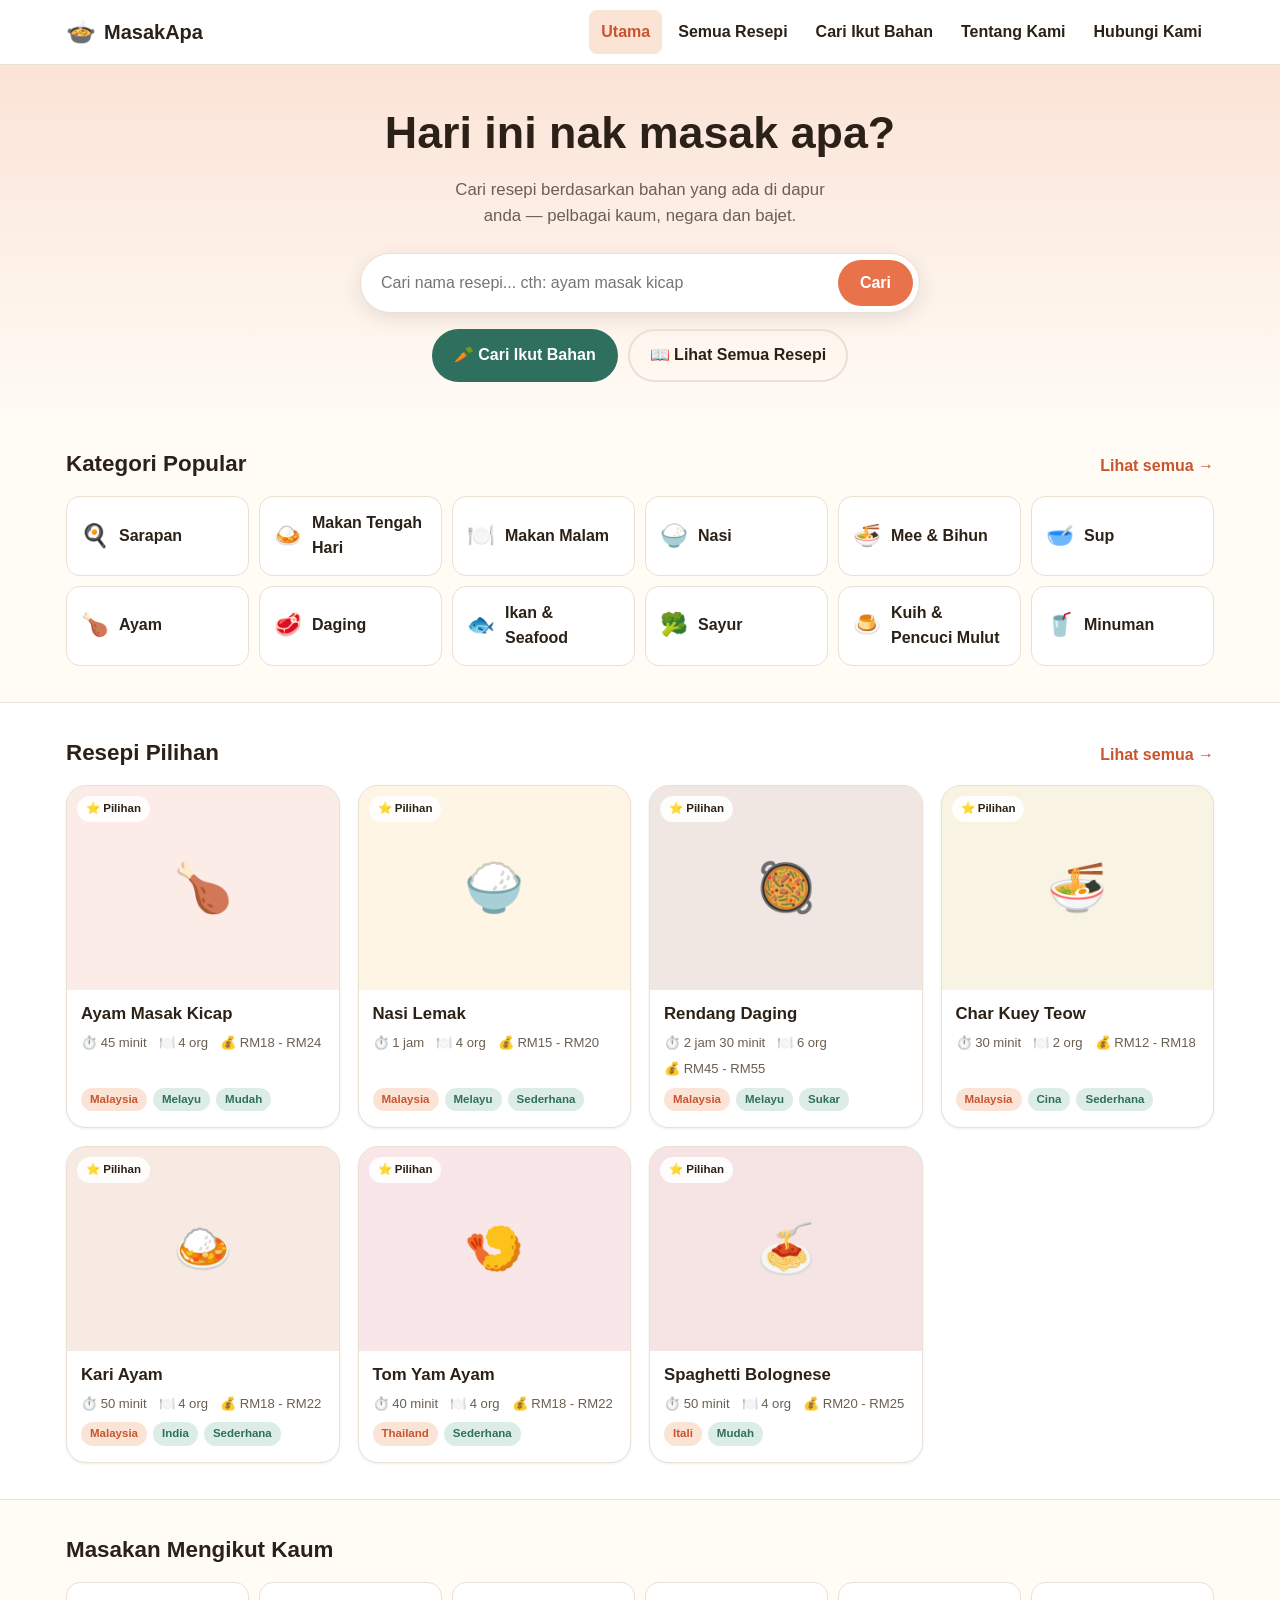
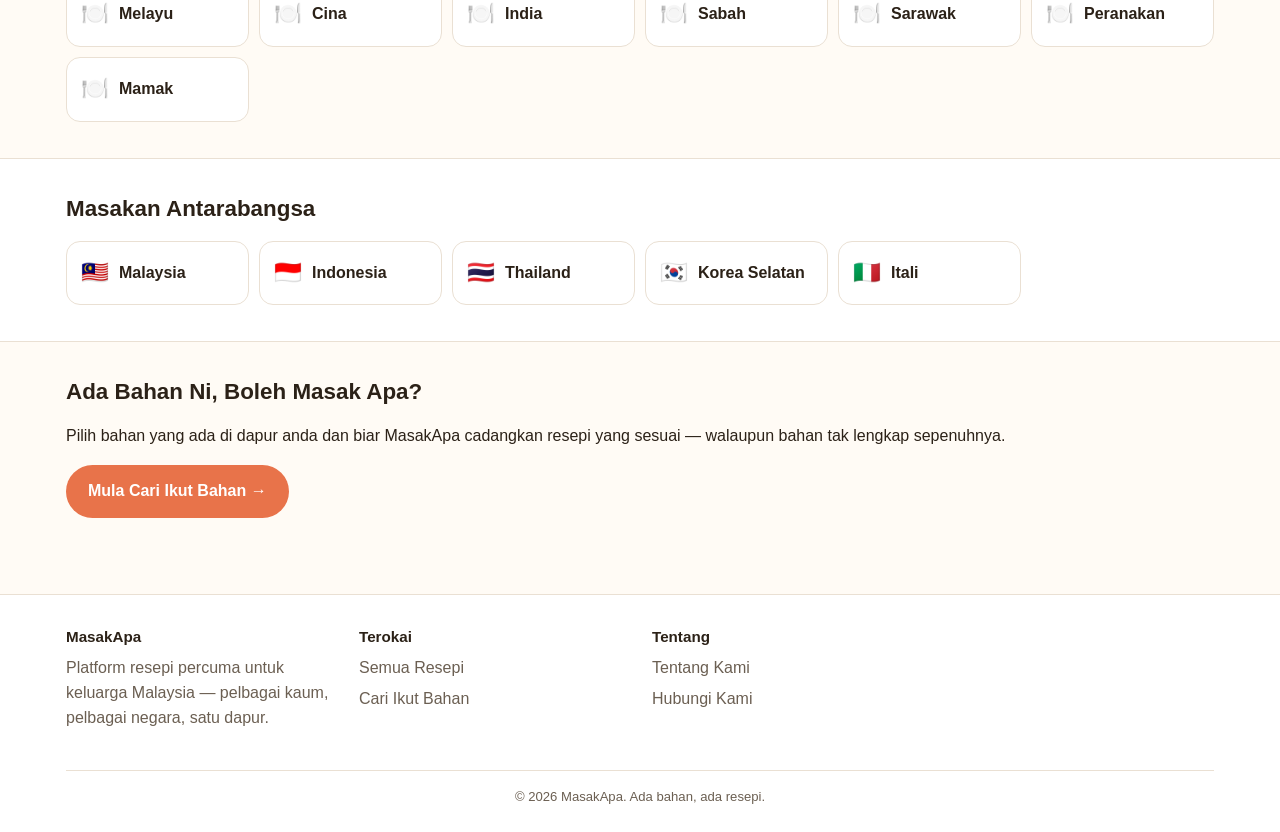
==== index.html @ 8297d0ee "Add MasakApa Fase 1 MVP: static recipe platform Homepage, recipe listing with filters, recipe detail" ====
<!doctype html>
<html lang="ms">
<head>
  <meta charset="UTF-8">
  <meta name="viewport" content="width=device-width, initial-scale=1.0">
  <title>MasakApa — Ada Bahan, Ada Resepi</title>
  <meta name="description" content="MasakApa ialah platform resepi percuma yang menghimpunkan resepi pelbagai kaum dan negara. Cari resepi berdasarkan nama, kategori atau bahan yang ada di dapur anda.">
  <link rel="icon" href="data:,">
  <link rel="stylesheet" href="assets/css/style.css">
  <link rel="stylesheet" href="assets/css/responsive.css">
</head>
<body>
  <a class="skip-link" href="#main">Langkau ke kandungan</a>

  <header class="site-header">
    <div class="container">
      <a class="logo" href="index.html"><span class="logo-mark">🍲</span> MasakApa</a>
      <button class="nav-toggle" aria-label="Buka menu" aria-expanded="false">
        <span></span>
      </button>
      <nav class="main-nav" aria-label="Navigasi utama">
        <ul>
          <li><a href="index.html" aria-current="page">Utama</a></li>
          <li><a href="recipes.html">Semua Resepi</a></li>
          <li><a href="search.html">Cari Ikut Bahan</a></li>
          <li><a href="about.html">Tentang Kami</a></li>
          <li><a href="contact.html">Hubungi Kami</a></li>
        </ul>
      </nav>
    </div>
  </header>

  <main id="main">
    <section class="hero">
      <div class="container">
        <h1>Hari ini nak masak apa?</h1>
        <p class="hero-sub">Cari resepi berdasarkan bahan yang ada di dapur anda — pelbagai kaum, negara dan bajet.</p>
        <form class="search-box" action="recipes.html" method="get">
          <input type="search" name="q" placeholder="Cari nama resepi... cth: ayam masak kicap" aria-label="Cari resepi">
          <button type="submit" class="btn">Cari</button>
        </form>
        <div class="hero-actions">
          <a class="btn btn-secondary" href="search.html">🥕 Cari Ikut Bahan</a>
          <a class="btn btn-outline" href="recipes.html">📖 Lihat Semua Resepi</a>
        </div>
      </div>
    </section>

    <section class="section">
      <div class="container">
        <div class="section-head">
          <h2>Kategori Popular</h2>
          <a class="see-all" href="recipes.html">Lihat semua &rarr;</a>
        </div>
        <div class="chip-grid" id="category-grid"></div>
      </div>
    </section>

    <section class="section section-alt">
      <div class="container">
        <div class="section-head">
          <h2>Resepi Pilihan</h2>
          <a class="see-all" href="recipes.html">Lihat semua &rarr;</a>
        </div>
        <div class="recipe-grid" id="featured-grid"></div>
      </div>
    </section>

    <section class="section">
      <div class="container">
        <div class="section-head">
          <h2>Masakan Mengikut Kaum</h2>
        </div>
        <div class="chip-grid" id="community-grid"></div>
      </div>
    </section>

    <section class="section section-alt">
      <div class="container">
        <div class="section-head">
          <h2>Masakan Antarabangsa</h2>
        </div>
        <div class="chip-grid" id="country-grid"></div>
      </div>
    </section>

    <section class="section">
      <div class="container">
        <div class="section-head">
          <h2>Ada Bahan Ni, Boleh Masak Apa?</h2>
        </div>
        <p>Pilih bahan yang ada di dapur anda dan biar MasakApa cadangkan resepi yang sesuai — walaupun bahan tak lengkap sepenuhnya.</p>
        <a class="btn" href="search.html">Mula Cari Ikut Bahan →</a>
      </div>
    </section>
  </main>

  <footer class="site-footer">
    <div class="container">
      <div class="footer-grid">
        <div>
          <h3>MasakApa</h3>
          <p>Platform resepi percuma untuk keluarga Malaysia — pelbagai kaum, pelbagai negara, satu dapur.</p>
        </div>
        <div>
          <h3>Terokai</h3>
          <ul>
            <li><a href="recipes.html">Semua Resepi</a></li>
            <li><a href="search.html">Cari Ikut Bahan</a></li>
          </ul>
        </div>
        <div>
          <h3>Tentang</h3>
          <ul>
            <li><a href="about.html">Tentang Kami</a></li>
            <li><a href="contact.html">Hubungi Kami</a></li>
          </ul>
        </div>
      </div>
      <div class="footer-bottom">
        &copy; <span id="footer-year"></span> MasakApa. Ada bahan, ada resepi.
      </div>
    </div>
  </footer>

  <script src="assets/js/app.js"></script>
  <script>
    document.addEventListener("DOMContentLoaded", async () => {
      const categoryGrid = document.getElementById("category-grid");
      const communityGrid = document.getElementById("community-grid");
      const countryGrid = document.getElementById("country-grid");
      const featuredGrid = document.getElementById("featured-grid");

      try {
        const [categories, communities, countries, recipes] = await Promise.all([
          MasakApa.fetchJSON("data/categories.json"),
          MasakApa.fetchJSON("data/communities.json"),
          MasakApa.fetchJSON("data/countries.json"),
          MasakApa.loadRecipes(),
        ]);

        categoryGrid.innerHTML = categories
          .slice(0, 12)
          .map((c) => `<a class="chip-card" href="recipes.html?category=${encodeURIComponent(c.name)}"><span class="chip-icon">${c.icon}</span> ${MasakApa.escapeHtml(c.name)}</a>`)
          .join("");

        communityGrid.innerHTML = communities
          .map((c) => `<a class="chip-card" href="recipes.html?community=${encodeURIComponent(c.name)}"><span class="chip-icon">🍽️</span> ${MasakApa.escapeHtml(c.name)}</a>`)
          .join("");

        countryGrid.innerHTML = countries
          .map((c) => `<a class="chip-card" href="recipes.html?country=${encodeURIComponent(c.name)}"><span class="chip-icon">${c.flag}</span> ${MasakApa.escapeHtml(c.name)}</a>`)
          .join("");

        const featured = recipes.filter((r) => r.featured).slice(0, 8);
        featuredGrid.innerHTML = featured.map(MasakApa.recipeCardHTML).join("");
      } catch (err) {
        console.error(err);
      }
    });
  </script>
</body>
</html>
---- assets/css/style.css ----
/* =========================================================
   MasakApa — Base Styles
   Mobile-first. Breakpoint overrides live in responsive.css
   ========================================================= */

:root {
  --color-primary: #e8734a;
  --color-primary-dark: #c8552f;
  --color-primary-light: #fbe3d6;
  --color-secondary: #2f6f5e;
  --color-secondary-light: #dcece7;
  --color-accent: #f2b441;
  --color-bg: #fffbf5;
  --color-surface: #ffffff;
  --color-text: #2b2117;
  --color-text-muted: #6b5f52;
  --color-border: #eae0d3;
  --color-danger: #c1392b;
  --radius-sm: 8px;
  --radius-md: 14px;
  --radius-lg: 20px;
  --shadow-sm: 0 1px 3px rgba(43, 33, 23, 0.08);
  --shadow-md: 0 6px 20px rgba(43, 33, 23, 0.10);
  --shadow-lg: 0 12px 32px rgba(43, 33, 23, 0.14);
  --font-body: -apple-system, BlinkMacSystemFont, "Segoe UI", Roboto, "Helvetica Neue", Arial, sans-serif;
  --header-height: 64px;
}

@media (prefers-color-scheme: dark) {
  :root {
    --color-primary: #f0855e;
    --color-primary-dark: #ff9d75;
    --color-primary-light: #3a2a22;
    --color-secondary: #5cae97;
    --color-secondary-light: #1d2f29;
    --color-accent: #f2b441;
    --color-bg: #17130f;
    --color-surface: #221c16;
    --color-text: #f3ece2;
    --color-text-muted: #b5a996;
    --color-border: #3a3128;
    --shadow-sm: 0 1px 3px rgba(0, 0, 0, 0.35);
    --shadow-md: 0 6px 20px rgba(0, 0, 0, 0.4);
    --shadow-lg: 0 12px 32px rgba(0, 0, 0, 0.5);
  }
}

*,
*::before,
*::after {
  box-sizing: border-box;
}

html {
  -webkit-text-size-adjust: 100%;
}

body {
  margin: 0;
  font-family: var(--font-body);
  background: var(--color-bg);
  color: var(--color-text);
  line-height: 1.55;
  -webkit-font-smoothing: antialiased;
}

img {
  max-width: 100%;
  display: block;
}

a {
  color: var(--color-primary-dark);
  text-decoration: none;
}

a:hover {
  text-decoration: underline;
}

h1, h2, h3, h4 {
  line-height: 1.25;
  margin: 0 0 0.5em;
  font-weight: 700;
}

p {
  margin: 0 0 1em;
}

ul, ol {
  margin: 0;
  padding-left: 1.25em;
}

button, input, select, textarea {
  font-family: inherit;
  font-size: 1rem;
  color: inherit;
}

.container {
  width: 100%;
  max-width: 1180px;
  margin: 0 auto;
  padding: 0 16px;
}

.visually-hidden {
  position: absolute;
  width: 1px;
  height: 1px;
  overflow: hidden;
  clip: rect(0 0 0 0);
  white-space: nowrap;
}

.skip-link {
  position: absolute;
  left: 8px;
  top: -50px;
  background: var(--color-primary);
  color: #fff;
  padding: 8px 14px;
  border-radius: var(--radius-sm);
  z-index: 200;
  transition: top 0.15s ease;
}

.skip-link:focus {
  top: 8px;
}

/* ---------- Buttons ---------- */

.btn {
  display: inline-flex;
  align-items: center;
  justify-content: center;
  gap: 8px;
  padding: 12px 20px;
  border-radius: 999px;
  border: 2px solid transparent;
  background: var(--color-primary);
  color: #fff;
  font-weight: 600;
  cursor: pointer;
  text-decoration: none;
  transition: transform 0.12s ease, box-shadow 0.12s ease, background 0.12s ease;
}

.btn:hover {
  background: var(--color-primary-dark);
  text-decoration: none;
}

.btn:active {
  transform: scale(0.98);
}

.btn-outline {
  background: transparent;
  border-color: var(--color-border);
  color: var(--color-text);
}

.btn-outline:hover {
  border-color: var(--color-primary);
  background: var(--color-primary-light);
}

.btn-secondary {
  background: var(--color-secondary);
}

.btn-secondary:hover {
  background: #245648;
}

.btn-sm {
  padding: 8px 14px;
  font-size: 0.9rem;
}

.btn-block {
  width: 100%;
}

/* ---------- Header ---------- */

.site-header {
  position: sticky;
  top: 0;
  z-index: 100;
  background: var(--color-surface);
  border-bottom: 1px solid var(--color-border);
}

.site-header .container {
  display: flex;
  align-items: center;
  justify-content: space-between;
  height: var(--header-height);
  gap: 12px;
}

.logo {
  display: flex;
  align-items: center;
  gap: 8px;
  font-weight: 800;
  font-size: 1.25rem;
  color: var(--color-text);
}

.logo:hover {
  text-decoration: none;
}

.logo .logo-mark {
  font-size: 1.5rem;
}

.main-nav {
  position: fixed;
  inset: var(--header-height) 0 0 0;
  background: var(--color-surface);
  transform: translateX(100%);
  transition: transform 0.2s ease;
  overflow-y: auto;
  padding: 24px 16px;
  z-index: 99;
}

.main-nav.is-open {
  transform: translateX(0);
}

.main-nav ul {
  list-style: none;
  padding: 0;
  margin: 0;
  display: flex;
  flex-direction: column;
  gap: 4px;
}

.main-nav a {
  display: block;
  padding: 14px 8px;
  color: var(--color-text);
  font-weight: 600;
  border-bottom: 1px solid var(--color-border);
}

.main-nav a:hover,
.main-nav a[aria-current="page"] {
  color: var(--color-primary-dark);
  text-decoration: none;
}

.nav-toggle {
  background: none;
  border: 1px solid var(--color-border);
  border-radius: var(--radius-sm);
  width: 42px;
  height: 42px;
  display: flex;
  align-items: center;
  justify-content: center;
  cursor: pointer;
}

.nav-toggle span,
.nav-toggle span::before,
.nav-toggle span::after {
  content: "";
  display: block;
  width: 20px;
  height: 2px;
  background: var(--color-text);
  position: relative;
  transition: transform 0.15s ease;
}

.nav-toggle span::before {
  position: absolute;
  top: -6px;
}

.nav-toggle span::after {
  position: absolute;
  top: 6px;
}

/* ---------- Hero ---------- */

.hero {
  padding: 40px 0 32px;
  background: linear-gradient(180deg, var(--color-primary-light) 0%, var(--color-bg) 100%);
  text-align: center;
}

.hero h1 {
  font-size: 1.9rem;
  margin-bottom: 0.35em;
}

.hero p.hero-sub {
  color: var(--color-text-muted);
  max-width: 42ch;
  margin: 0 auto 24px;
}

.search-box {
  display: flex;
  gap: 8px;
  max-width: 560px;
  margin: 0 auto;
  background: var(--color-surface);
  padding: 6px;
  border-radius: 999px;
  box-shadow: var(--shadow-md);
  border: 1px solid var(--color-border);
}

.search-box input[type="search"] {
  flex: 1;
  border: none;
  outline: none;
  background: transparent;
  padding: 10px 14px;
  border-radius: 999px;
}

.hero-actions {
  display: flex;
  flex-wrap: wrap;
  gap: 10px;
  justify-content: center;
  margin-top: 16px;
}

/* ---------- Sections ---------- */

.section {
  padding: 36px 0;
}

.section-head {
  display: flex;
  align-items: baseline;
  justify-content: space-between;
  gap: 12px;
  margin-bottom: 18px;
  flex-wrap: wrap;
}

.section-head h2 {
  font-size: 1.4rem;
  margin: 0;
}

.section-head .see-all {
  font-weight: 600;
  white-space: nowrap;
}

.section-alt {
  background: var(--color-surface);
  border-top: 1px solid var(--color-border);
  border-bottom: 1px solid var(--color-border);
}

/* ---------- Chip / pill grids ---------- */

.chip-grid {
  display: grid;
  grid-template-columns: repeat(2, 1fr);
  gap: 10px;
}

.chip-card {
  display: flex;
  align-items: center;
  gap: 10px;
  padding: 14px;
  background: var(--color-surface);
  border: 1px solid var(--color-border);
  border-radius: var(--radius-md);
  font-weight: 600;
  color: var(--color-text);
  transition: box-shadow 0.12s ease, transform 0.12s ease;
}

.chip-card:hover {
  box-shadow: var(--shadow-sm);
  transform: translateY(-2px);
  text-decoration: none;
}

.chip-card .chip-icon {
  font-size: 1.4rem;
}

.chip-row {
  display: flex;
  flex-wrap: wrap;
  gap: 8px;
}

.chip {
  display: inline-flex;
  align-items: center;
  gap: 6px;
  padding: 8px 14px;
  border-radius: 999px;
  background: var(--color-surface);
  border: 1px solid var(--color-border);
  font-size: 0.88rem;
  font-weight: 600;
  color: var(--color-text);
  cursor: pointer;
  transition: background 0.12s ease, border-color 0.12s ease;
}

.chip:hover {
  border-color: var(--color-primary);
  text-decoration: none;
}

.chip.is-active {
  background: var(--color-primary);
  border-color: var(--color-primary);
  color: #fff;
}

.chip input[type="checkbox"] {
  margin: 0;
}

/* ---------- Recipe cards ---------- */

.recipe-grid {
  display: grid;
  grid-template-columns: 1fr;
  gap: 18px;
}

.recipe-card {
  background: var(--color-surface);
  border: 1px solid var(--color-border);
  border-radius: var(--radius-lg);
  overflow: hidden;
  display: flex;
  flex-direction: column;
  box-shadow: var(--shadow-sm);
  transition: box-shadow 0.15s ease, transform 0.15s ease;
  color: var(--color-text);
}

.recipe-card:hover {
  box-shadow: var(--shadow-lg);
  transform: translateY(-3px);
  text-decoration: none;
}

.recipe-card-media {
  aspect-ratio: 4 / 3;
  display: flex;
  align-items: center;
  justify-content: center;
  font-size: 3rem;
  position: relative;
}

.recipe-card-media .badge-featured {
  position: absolute;
  top: 10px;
  left: 10px;
  background: rgba(255, 255, 255, 0.9);
  color: var(--color-text);
  font-size: 0.72rem;
  font-weight: 700;
  padding: 4px 9px;
  border-radius: 999px;
}

.recipe-card-body {
  padding: 14px 14px 16px;
  display: flex;
  flex-direction: column;
  gap: 8px;
  flex: 1;
}

.recipe-card-title {
  font-size: 1.05rem;
  font-weight: 700;
  margin: 0;
}

.recipe-card-meta {
  display: flex;
  flex-wrap: wrap;
  gap: 6px 12px;
  font-size: 0.82rem;
  color: var(--color-text-muted);
}

.recipe-card-meta span {
  display: inline-flex;
  align-items: center;
  gap: 4px;
}

.recipe-card-tags {
  display: flex;
  flex-wrap: wrap;
  gap: 6px;
  margin-top: auto;
}

.badge {
  display: inline-block;
  padding: 3px 9px;
  border-radius: 999px;
  font-size: 0.72rem;
  font-weight: 700;
  background: var(--color-secondary-light);
  color: var(--color-secondary);
}

.badge-country {
  background: var(--color-primary-light);
  color: var(--color-primary-dark);
}

.empty-state {
  text-align: center;
  padding: 48px 16px;
  color: var(--color-text-muted);
}

.empty-state .empty-emoji {
  font-size: 2.6rem;
  display: block;
  margin-bottom: 10px;
}

/* ---------- Filters ---------- */

.filters-bar {
  display: flex;
  flex-direction: column;
  gap: 12px;
  background: var(--color-surface);
  border: 1px solid var(--color-border);
  border-radius: var(--radius-lg);
  padding: 16px;
  margin-bottom: 22px;
}

.filters-row {
  display: grid;
  grid-template-columns: 1fr;
  gap: 10px;
}

.field-group {
  display: flex;
  flex-direction: column;
  gap: 4px;
}

.field-group label {
  font-size: 0.78rem;
  font-weight: 700;
  color: var(--color-text-muted);
  text-transform: uppercase;
  letter-spacing: 0.03em;
}

select,
input[type="text"],
input[type="search"],
input[type="number"],
input[type="email"],
textarea {
  padding: 10px 12px;
  border-radius: var(--radius-sm);
  border: 1px solid var(--color-border);
  background: var(--color-bg);
  color: var(--color-text);
}

select:focus,
input:focus,
textarea:focus {
  outline: 2px solid var(--color-primary);
  outline-offset: 1px;
}

.filters-footer {
  display: flex;
  align-items: center;
  justify-content: space-between;
  gap: 10px;
  flex-wrap: wrap;
}

.results-count {
  color: var(--color-text-muted);
  font-size: 0.9rem;
}

/* ---------- Recipe detail ---------- */

.recipe-hero {
  display: flex;
  flex-direction: column;
  gap: 18px;
  padding: 24px 0;
}

.recipe-hero-media {
  aspect-ratio: 16 / 10;
  border-radius: var(--radius-lg);
  display: flex;
  align-items: center;
  justify-content: center;
  font-size: 5rem;
}

.recipe-title {
  font-size: 1.7rem;
  margin-bottom: 6px;
}

.recipe-desc {
  color: var(--color-text-muted);
}

.recipe-meta-grid {
  display: grid;
  grid-template-columns: repeat(2, 1fr);
  gap: 10px;
  margin: 18px 0;
}

.meta-tile {
  background: var(--color-surface);
  border: 1px solid var(--color-border);
  border-radius: var(--radius-md);
  padding: 12px;
  text-align: center;
}

.meta-tile .meta-label {
  font-size: 0.72rem;
  text-transform: uppercase;
  color: var(--color-text-muted);
  letter-spacing: 0.03em;
  display: block;
  margin-bottom: 4px;
}

.meta-tile .meta-value {
  font-weight: 700;
  font-size: 1.05rem;
}

.recipe-actions {
  display: flex;
  gap: 10px;
  flex-wrap: wrap;
}

.servings-control {
  display: inline-flex;
  align-items: center;
  gap: 10px;
  border: 1px solid var(--color-border);
  border-radius: 999px;
  padding: 4px 6px;
  background: var(--color-surface);
}

.servings-control button {
  width: 34px;
  height: 34px;
  border-radius: 50%;
  border: 1px solid var(--color-border);
  background: var(--color-bg);
  font-size: 1.1rem;
  cursor: pointer;
  line-height: 1;
}

.servings-control button:hover {
  background: var(--color-primary-light);
}

.recipe-section {
  padding: 20px 0;
  border-top: 1px solid var(--color-border);
}

.recipe-section h2 {
  font-size: 1.25rem;
}

.ingredient-list {
  list-style: none;
  padding: 0;
  display: flex;
  flex-direction: column;
  gap: 10px;
}

.ingredient-list li {
  display: flex;
  justify-content: space-between;
  gap: 12px;
  padding: 10px 0;
  border-bottom: 1px dashed var(--color-border);
}

.ingredient-list li:last-child {
  border-bottom: none;
}

.ingredient-qty {
  font-weight: 700;
  color: var(--color-primary-dark);
  white-space: nowrap;
}

.ingredient-name {
  flex: 1;
}

.ingredient-optional {
  color: var(--color-text-muted);
  font-size: 0.8rem;
}

.steps-list {
  list-style: none;
  padding: 0;
  display: flex;
  flex-direction: column;
  gap: 16px;
  counter-reset: step;
}

.steps-list li {
  display: flex;
  gap: 14px;
}

.step-number {
  flex-shrink: 0;
  width: 32px;
  height: 32px;
  border-radius: 50%;
  background: var(--color-primary);
  color: #fff;
  display: flex;
  align-items: center;
  justify-content: center;
  font-weight: 700;
}

.tips-list, .subs-list {
  list-style: none;
  padding: 0;
  display: flex;
  flex-direction: column;
  gap: 8px;
}

.tips-list li, .subs-list li {
  background: var(--color-secondary-light);
  color: var(--color-text);
  padding: 10px 14px;
  border-radius: var(--radius-md);
}

.breadcrumb {
  font-size: 0.85rem;
  color: var(--color-text-muted);
  padding: 14px 0 0;
}

.breadcrumb a {
  color: var(--color-text-muted);
}

/* ---------- Smart ingredient search ---------- */

.match-result-card {
  display: flex;
  align-items: center;
  gap: 14px;
  padding: 14px;
  background: var(--color-surface);
  border: 1px solid var(--color-border);
  border-radius: var(--radius-md);
  margin-bottom: 12px;
}

.match-result-card .match-emoji {
  font-size: 2rem;
  width: 56px;
  height: 56px;
  border-radius: var(--radius-sm);
  display: flex;
  align-items: center;
  justify-content: center;
  flex-shrink: 0;
}

.match-result-body {
  flex: 1;
  min-width: 0;
}

.match-percent {
  font-weight: 800;
  font-size: 1.1rem;
}

.match-level-full { color: var(--color-secondary); }
.match-level-almost { color: var(--color-primary-dark); }
.match-level-partial { color: var(--color-accent); }
.match-level-low { color: var(--color-text-muted); }

.match-missing {
  font-size: 0.82rem;
  color: var(--color-text-muted);
}

.progress-bar {
  height: 6px;
  border-radius: 999px;
  background: var(--color-border);
  overflow: hidden;
  margin-top: 6px;
}

.progress-bar-fill {
  height: 100%;
  background: var(--color-secondary);
}

.ingredient-category {
  margin-bottom: 18px;
}

.ingredient-category h3 {
  font-size: 0.95rem;
  margin-bottom: 8px;
}

/* ---------- Forms (contact) ---------- */

.form-card {
  background: var(--color-surface);
  border: 1px solid var(--color-border);
  border-radius: var(--radius-lg);
  padding: 20px;
  max-width: 560px;
}

.form-row {
  display: flex;
  flex-direction: column;
  gap: 6px;
  margin-bottom: 14px;
}

.form-row label {
  font-weight: 700;
  font-size: 0.9rem;
}

.form-note {
  font-size: 0.85rem;
  color: var(--color-text-muted);
}

/* ---------- Footer ---------- */

.site-footer {
  background: var(--color-surface);
  border-top: 1px solid var(--color-border);
  margin-top: 40px;
  padding: 32px 0 24px;
  color: var(--color-text-muted);
}

.footer-grid {
  display: grid;
  grid-template-columns: 1fr;
  gap: 24px;
}

.footer-grid h3 {
  font-size: 0.95rem;
  color: var(--color-text);
  margin-bottom: 10px;
}

.footer-grid ul {
  list-style: none;
  padding: 0;
  display: flex;
  flex-direction: column;
  gap: 6px;
}

.footer-grid a {
  color: var(--color-text-muted);
}

.footer-bottom {
  margin-top: 24px;
  padding-top: 16px;
  border-top: 1px solid var(--color-border);
  font-size: 0.82rem;
  text-align: center;
}

/* ---------- Static content pages ---------- */

.prose {
  max-width: 72ch;
}

.prose h2 {
  margin-top: 1.4em;
}

.prose ul {
  margin-bottom: 1em;
}

/* ---------- Print ---------- */

@media print {
  .site-header, .site-footer, .recipe-actions, .breadcrumb, .servings-control button {
    display: none !important;
  }
  body {
    background: #fff;
  }
}
---- assets/css/responsive.css ----
/* =========================================================
   MasakApa — Responsive overrides
   Mobile-first base lives in style.css; widen layout here.
   ========================================================= */

/* Small tablets and up */
@media (min-width: 560px) {
  .chip-grid {
    grid-template-columns: repeat(3, 1fr);
  }

  .recipe-grid {
    grid-template-columns: repeat(2, 1fr);
  }

  .filters-row {
    grid-template-columns: repeat(2, 1fr);
  }

  .recipe-meta-grid {
    grid-template-columns: repeat(4, 1fr);
  }

  .footer-grid {
    grid-template-columns: repeat(2, 1fr);
  }
}

/* Tablets / small desktop */
@media (min-width: 768px) {
  .hero h1 {
    font-size: 2.4rem;
  }

  .hero p.hero-sub {
    font-size: 1.05rem;
  }

  .nav-toggle {
    display: none;
  }

  .main-nav {
    position: static;
    transform: none;
    inset: auto;
    padding: 0;
    background: transparent;
    overflow: visible;
  }

  .main-nav ul {
    flex-direction: row;
    gap: 4px;
  }

  .main-nav a {
    border-bottom: none;
    padding: 10px 12px;
    border-radius: var(--radius-sm);
  }

  .main-nav a:hover,
  .main-nav a[aria-current="page"] {
    background: var(--color-primary-light);
  }

  .chip-grid {
    grid-template-columns: repeat(4, 1fr);
  }

  .recipe-grid {
    grid-template-columns: repeat(3, 1fr);
  }

  .filters-bar {
    flex-direction: row;
    align-items: flex-end;
    flex-wrap: wrap;
  }

  .filters-row {
    grid-template-columns: repeat(5, 1fr);
    flex: 1;
  }

  .recipe-hero {
    flex-direction: row;
    align-items: flex-start;
  }

  .recipe-hero-media {
    width: 40%;
    flex-shrink: 0;
    aspect-ratio: 1 / 1;
  }

  .recipe-hero-info {
    flex: 1;
  }

  .footer-grid {
    grid-template-columns: repeat(4, 1fr);
  }
}

/* Desktop */
@media (min-width: 1024px) {
  .recipe-grid {
    grid-template-columns: repeat(4, 1fr);
  }

  .chip-grid {
    grid-template-columns: repeat(6, 1fr);
  }

  .recipe-meta-grid {
    grid-template-columns: repeat(6, 1fr);
  }

  .hero h1 {
    font-size: 2.8rem;
  }
}
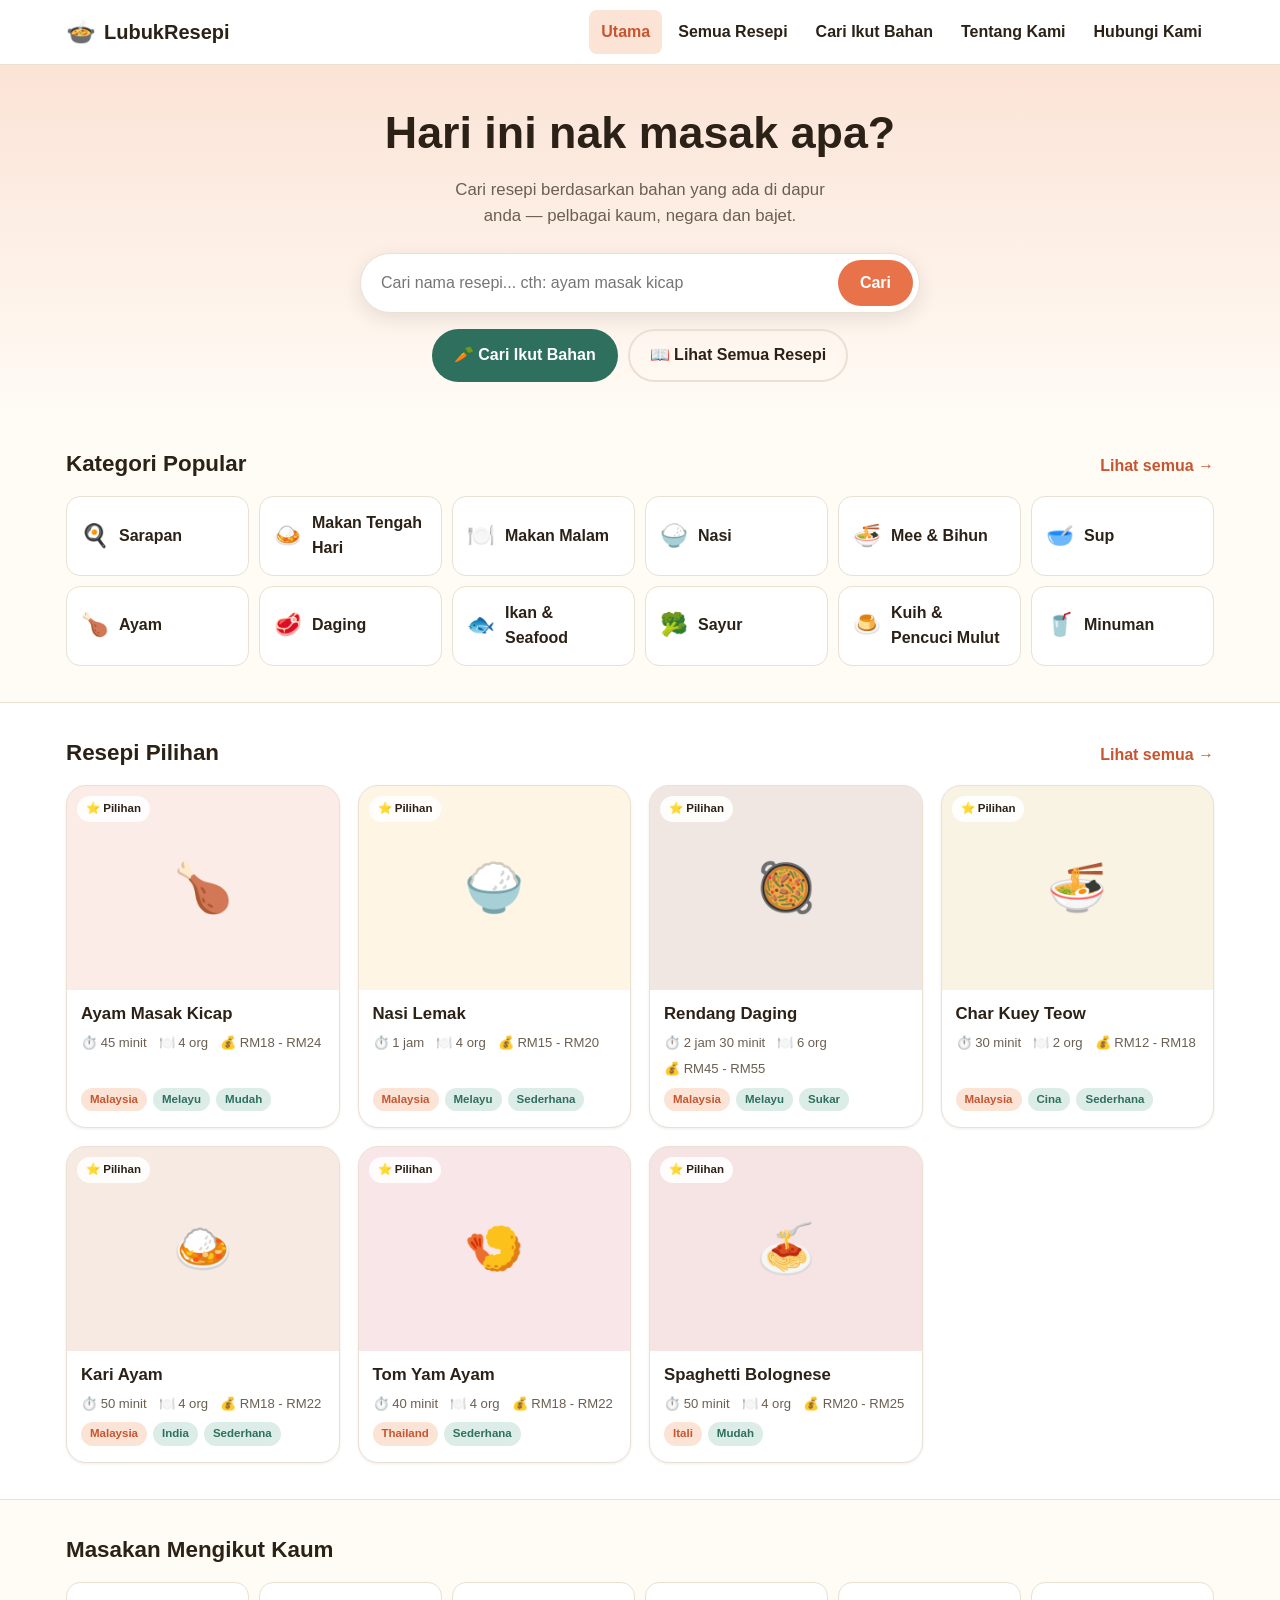
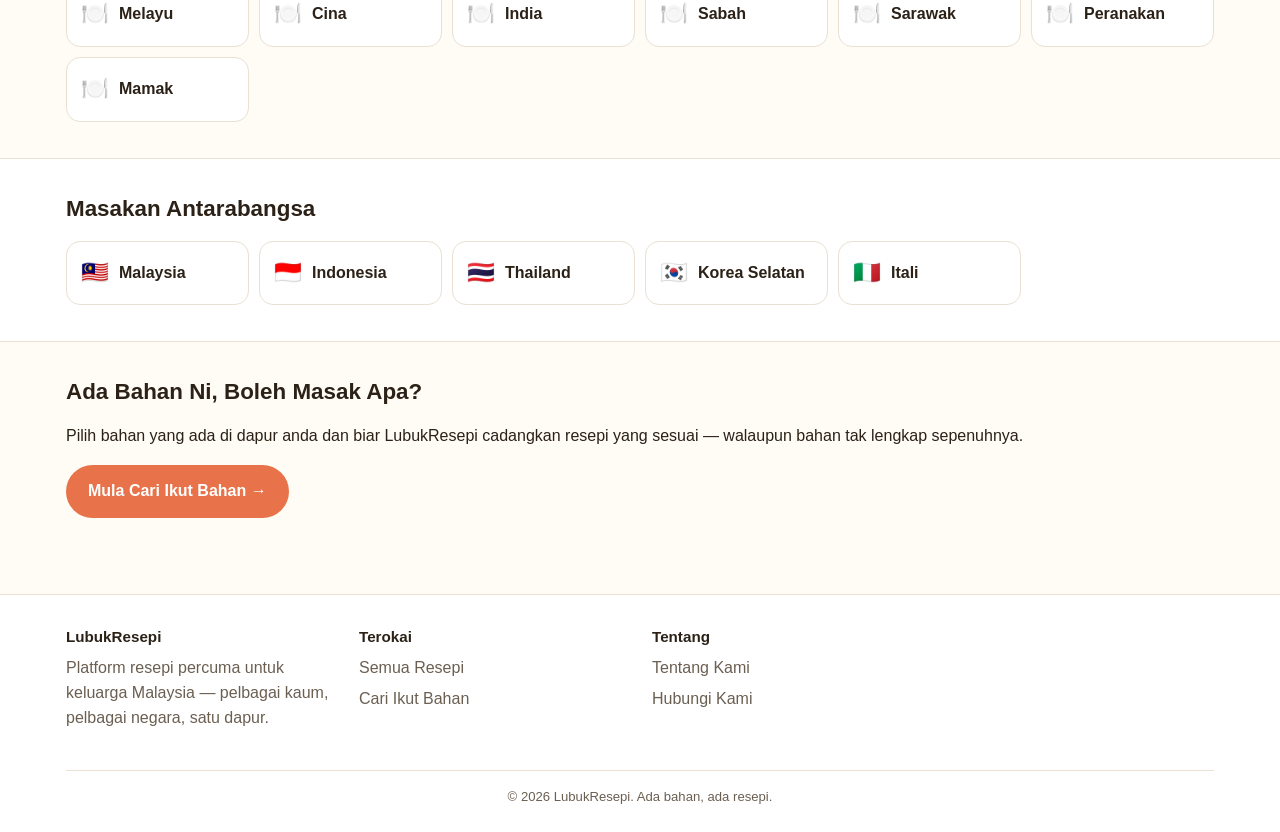
==== commit 7f4edfa9: "Rename brand from MasakApa to LubukResepi Matches the actual repo/product name." ====
--- a/index.html
+++ b/index.html
@@ -3,8 +3,8 @@
 <head>
   <meta charset="UTF-8">
   <meta name="viewport" content="width=device-width, initial-scale=1.0">
-  <title>MasakApa — Ada Bahan, Ada Resepi</title>
-  <meta name="description" content="MasakApa ialah platform resepi percuma yang menghimpunkan resepi pelbagai kaum dan negara. Cari resepi berdasarkan nama, kategori atau bahan yang ada di dapur anda.">
+  <title>LubukResepi — Ada Bahan, Ada Resepi</title>
+  <meta name="description" content="LubukResepi ialah platform resepi percuma yang menghimpunkan resepi pelbagai kaum dan negara. Cari resepi berdasarkan nama, kategori atau bahan yang ada di dapur anda.">
   <link rel="icon" href="data:,">
   <link rel="stylesheet" href="assets/css/style.css">
   <link rel="stylesheet" href="assets/css/responsive.css">
@@ -14,7 +14,7 @@
 
   <header class="site-header">
     <div class="container">
-      <a class="logo" href="index.html"><span class="logo-mark">🍲</span> MasakApa</a>
+      <a class="logo" href="index.html"><span class="logo-mark">🍲</span> LubukResepi</a>
       <button class="nav-toggle" aria-label="Buka menu" aria-expanded="false">
         <span></span>
       </button>
@@ -89,7 +89,7 @@
         <div class="section-head">
           <h2>Ada Bahan Ni, Boleh Masak Apa?</h2>
         </div>
-        <p>Pilih bahan yang ada di dapur anda dan biar MasakApa cadangkan resepi yang sesuai — walaupun bahan tak lengkap sepenuhnya.</p>
+        <p>Pilih bahan yang ada di dapur anda dan biar LubukResepi cadangkan resepi yang sesuai — walaupun bahan tak lengkap sepenuhnya.</p>
         <a class="btn" href="search.html">Mula Cari Ikut Bahan →</a>
       </div>
     </section>
@@ -99,7 +99,7 @@
     <div class="container">
       <div class="footer-grid">
         <div>
-          <h3>MasakApa</h3>
+          <h3>LubukResepi</h3>
           <p>Platform resepi percuma untuk keluarga Malaysia — pelbagai kaum, pelbagai negara, satu dapur.</p>
         </div>
         <div>
@@ -118,7 +118,7 @@
         </div>
       </div>
       <div class="footer-bottom">
-        &copy; <span id="footer-year"></span> MasakApa. Ada bahan, ada resepi.
+        &copy; <span id="footer-year"></span> LubukResepi. Ada bahan, ada resepi.
       </div>
     </div>
   </footer>
@@ -133,27 +133,27 @@
 
       try {
         const [categories, communities, countries, recipes] = await Promise.all([
-          MasakApa.fetchJSON("data/categories.json"),
-          MasakApa.fetchJSON("data/communities.json"),
-          MasakApa.fetchJSON("data/countries.json"),
-          MasakApa.loadRecipes(),
+          LubukResepi.fetchJSON("data/categories.json"),
+          LubukResepi.fetchJSON("data/communities.json"),
+          LubukResepi.fetchJSON("data/countries.json"),
+          LubukResepi.loadRecipes(),
         ]);
 
         categoryGrid.innerHTML = categories
           .slice(0, 12)
-          .map((c) => `<a class="chip-card" href="recipes.html?category=${encodeURIComponent(c.name)}"><span class="chip-icon">${c.icon}</span> ${MasakApa.escapeHtml(c.name)}</a>`)
+          .map((c) => `<a class="chip-card" href="recipes.html?category=${encodeURIComponent(c.name)}"><span class="chip-icon">${c.icon}</span> ${LubukResepi.escapeHtml(c.name)}</a>`)
           .join("");
 
         communityGrid.innerHTML = communities
-          .map((c) => `<a class="chip-card" href="recipes.html?community=${encodeURIComponent(c.name)}"><span class="chip-icon">🍽️</span> ${MasakApa.escapeHtml(c.name)}</a>`)
+          .map((c) => `<a class="chip-card" href="recipes.html?community=${encodeURIComponent(c.name)}"><span class="chip-icon">🍽️</span> ${LubukResepi.escapeHtml(c.name)}</a>`)
           .join("");
 
         countryGrid.innerHTML = countries
-          .map((c) => `<a class="chip-card" href="recipes.html?country=${encodeURIComponent(c.name)}"><span class="chip-icon">${c.flag}</span> ${MasakApa.escapeHtml(c.name)}</a>`)
+          .map((c) => `<a class="chip-card" href="recipes.html?country=${encodeURIComponent(c.name)}"><span class="chip-icon">${c.flag}</span> ${LubukResepi.escapeHtml(c.name)}</a>`)
           .join("");
 
         const featured = recipes.filter((r) => r.featured).slice(0, 8);
-        featuredGrid.innerHTML = featured.map(MasakApa.recipeCardHTML).join("");
+        featuredGrid.innerHTML = featured.map(LubukResepi.recipeCardHTML).join("");
       } catch (err) {
         console.error(err);
       }
--- a/assets/css/style.css
+++ b/assets/css/style.css
@@ -1,5 +1,5 @@
 /* =========================================================
-   MasakApa — Base Styles
+   LubukResepi — Base Styles
    Mobile-first. Breakpoint overrides live in responsive.css
    ========================================================= */
 
--- a/assets/css/responsive.css
+++ b/assets/css/responsive.css
@@ -1,5 +1,5 @@
 /* =========================================================
-   MasakApa — Responsive overrides
+   LubukResepi — Responsive overrides
    Mobile-first base lives in style.css; widen layout here.
    ========================================================= */
 
